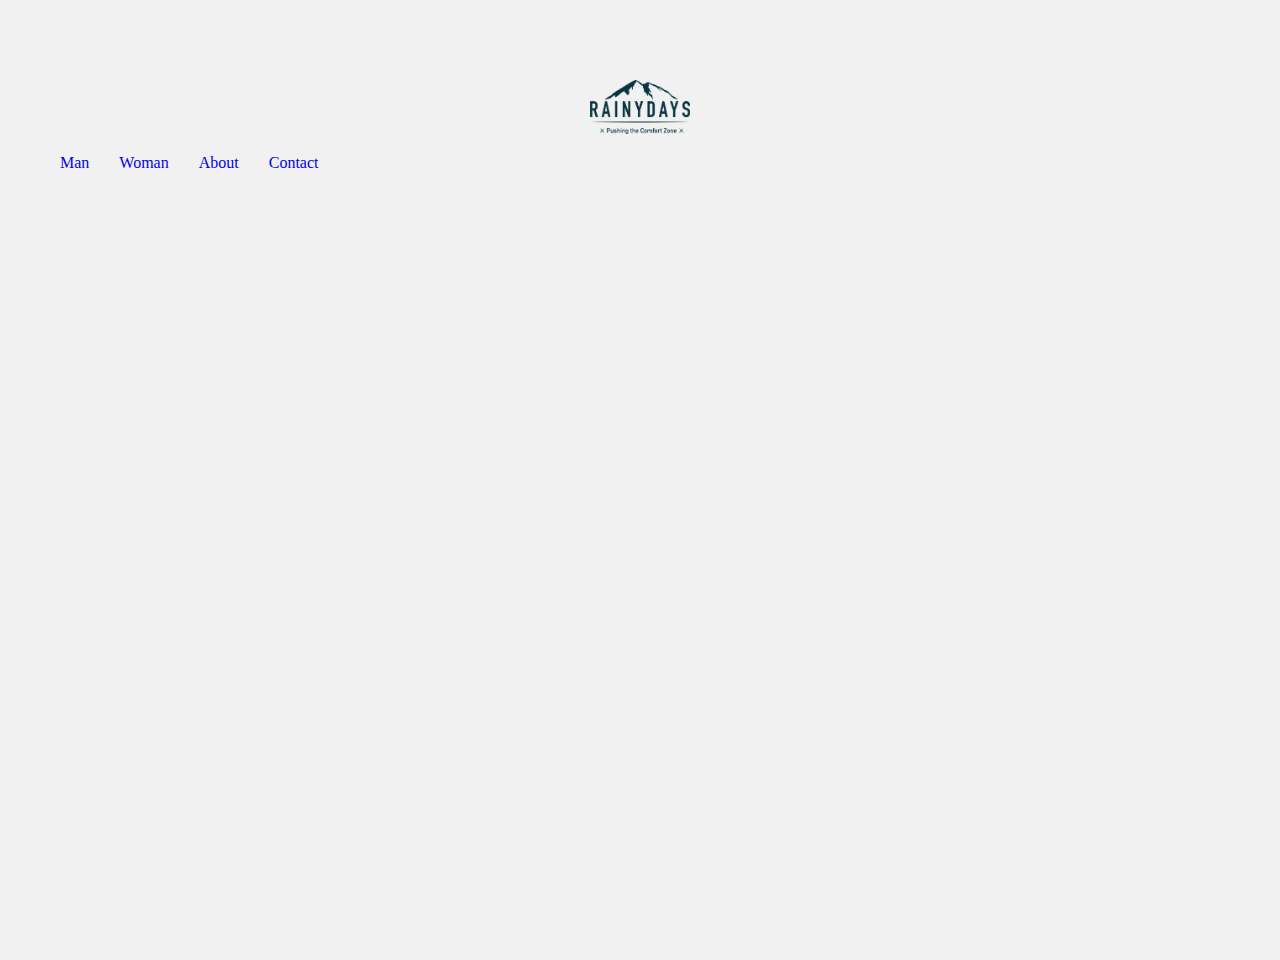
==== about.html @ e14f6da1 "first commit" ====
<!DOCTYPE html>
<html lang="en">
<head>
    <meta charset="UTF-8">
    <meta http-equiv="X-UA-Compatible" content="IE=edge">
    <meta name="viewport" content="width=device-width, initial-scale=1.0">
    <link rel="stylesheet" href="styles.css">
    <title>Document</title>
    
</head>
<body>

    <header>
        <div class="navlogo">
            <a href="index.html"><img src="/images/RainyDays_Logo.png"/></a>
    </div>
        <ul class="navtext">
            <li><a href="woman.html">Man</a> </li>
            <li> <a href="woman.html">Woman</a></li>
            <li><a href="about.html">About</a></li>
            <li><a href="contact.html">Contact</a></li>
            <li></li>
    
        </ul>
    </header>
    
</body>
</html>
---- styles.css ----
:root {
--mainfont: 'Roboto', sans-serif;
--blue:#4C6A72;
--grey:#F1F1F2;
--darkgrey:#808181;

}

html {
    height: 100%;
    margin:0px;
    overflow-x:hidden;
    
    
    
}



@media screen and (min-width: 640px) {
   html {
    margin:20px;
    
           
        
    }
}






body {
    height: 100%;
    background-color: #F1F1F2;
    width: 100%;
    margin:0;
    


}


nav {
    width: 100%;
    display:flex;
    flex-direction: column;
   
}

.navbar {
    display: flex;
    justify-content: 
    width: 100%;
    
}

.navicons {
    display: flex;
    flex-direction: row;
    justify-content: space-evenly;
}

li {
    display: flex;
    flex-direction: row;
    justify-content: space-between;

}










header img {
   width: 100px;
   margin-top: 20px;


  

        
}

header {
    margin-top: 40px;
    
    
      
    
}



.navlogo {
    display: flex;
    justify-content: center;
    flex-direction: row;
    
    

}

.navtext{
    display: flex;
    flex-direction: row;
    gap: 30px;
    list-style: none;
    text-decoration: none;
    font-family: roboto;
    
    
    
}

a{
    text-decoration: none;
}


a:hover {
    text-decoration: underline;
    background-position-x: left;
    
}

a:visited {
    text-decoration: none;
    color:#4C6A72;
}

main {
    width: 100%;
    overflow: hidden;
    position: relative;
    text-align: center;
    color: white;
    font-family: var(--mainfont);

}




img {
 width: 100%;

}




.textphoto {
width: 150px;
position: absolute;
top: 90px;
left: 16px;
}

@media screen and (min-width: 640px) {

    .textphoto {
        width: 600px;
        position: absolute;
        top: 400px;
        left: 16px;
        font-size: 5em;
    }
}
    



button {
    padding: 5px 5px 5px 5px;
    width: 150px;
    position: absolute;
    left: 16px;
    top: 170px;
    border-radius: 0px;
    border:none;
}

@media screen and (min-width: 640px) {
button {
    padding: 20px 20px 20px 20px;
    width: 150px;
    position: absolute;
    left: 60px;
    top: 700px;
    border-radius: 0px;
    border:none;
    font-size: 15px;
}
}



@media screen and (min-width: 640px) {
    button:hover {
        background-color: var(--blue);
        color: #F1F1F2;
    }
    }


.canoing {
    margin-top: 30px;
    width: 100%;
    overflow: hidden;
    position: relative;
    text-align: center;
    color: white;
    font-family: var(--mainfont);
}

.activity-card {
    background-color: var(--blue);
    font-family: var(--mainfont);
    color: white;
    padding: 30px;
    overflow-x:scroll;
}




    

.activity-icon{
    background-color: white;
    border-radius: 50%;
    width:70px;
    padding: 20px;
    margin-right: 10px;
    overflow-x:scroll;
   
    
    
}

.activity {
display:flex;
flex-direction: row;
width: 100%;
margin-top: 20px;
justify-content: space-between;
gap:20px;


}

.activitytype {
display:flex;
flex-direction: column;
align-items: center;
width: 100%;



}


.logo-card {
    background-color: var(--darkgrey);
    font-family: var(--mainfont);
    color: white;
    padding: 30px;
    overflow-x:scroll;
    margin-top: 20px;
    margin-bottom: 20px;
    height: 200px;
    
}

.logo-icon{
    background-color: white;
    border-radius: 10px;
    width:90px;
    padding-right: 45px;
    padding-left: 45px;
    margin-right: 10px;
    overflow-x:scroll;
   
   
    
    
}

.logo {
display:flex;
flex-direction: row;
width: 100%;
margin-top: 20px;
justify-content: space-between;
gap:20px;


}

.logotype {
display:flex;
flex-direction: column;
align-items: center;
width: 100%;

}

footer {
    height: 100px;
    background-color: black;
}

.product-card {
    background: var(--grey);
    display:flex;
    flex-direction: row;
    
}

.product-card1 {
    background: white;
    border:var(--grey)solid 2px;
    padding: 20px;
    width: 300px;

    
}

.productimage {
    width: 200px;
    background: var(--grey);
    padding: 30px;
    padding-bottom: 90px;
    border: #F1F1F2 solid 2px;
    
    
    
}

.text-product {
    font-family: var(--mainfont);
    position: relative;
}


.section-product-card {
    overflow-x:scroll;
    margin-bottom:30px;
    margin-top: 30px;
    
}

.section-product-card p {
    font-family: var(--mainfont);
 
    
}

.product-price {
    font-size: 1rem;
    color: var(--blue);
    
}

.product-brand {
    font-weight: bold;
}

.textfavorite {
    font-size: 2em;
}
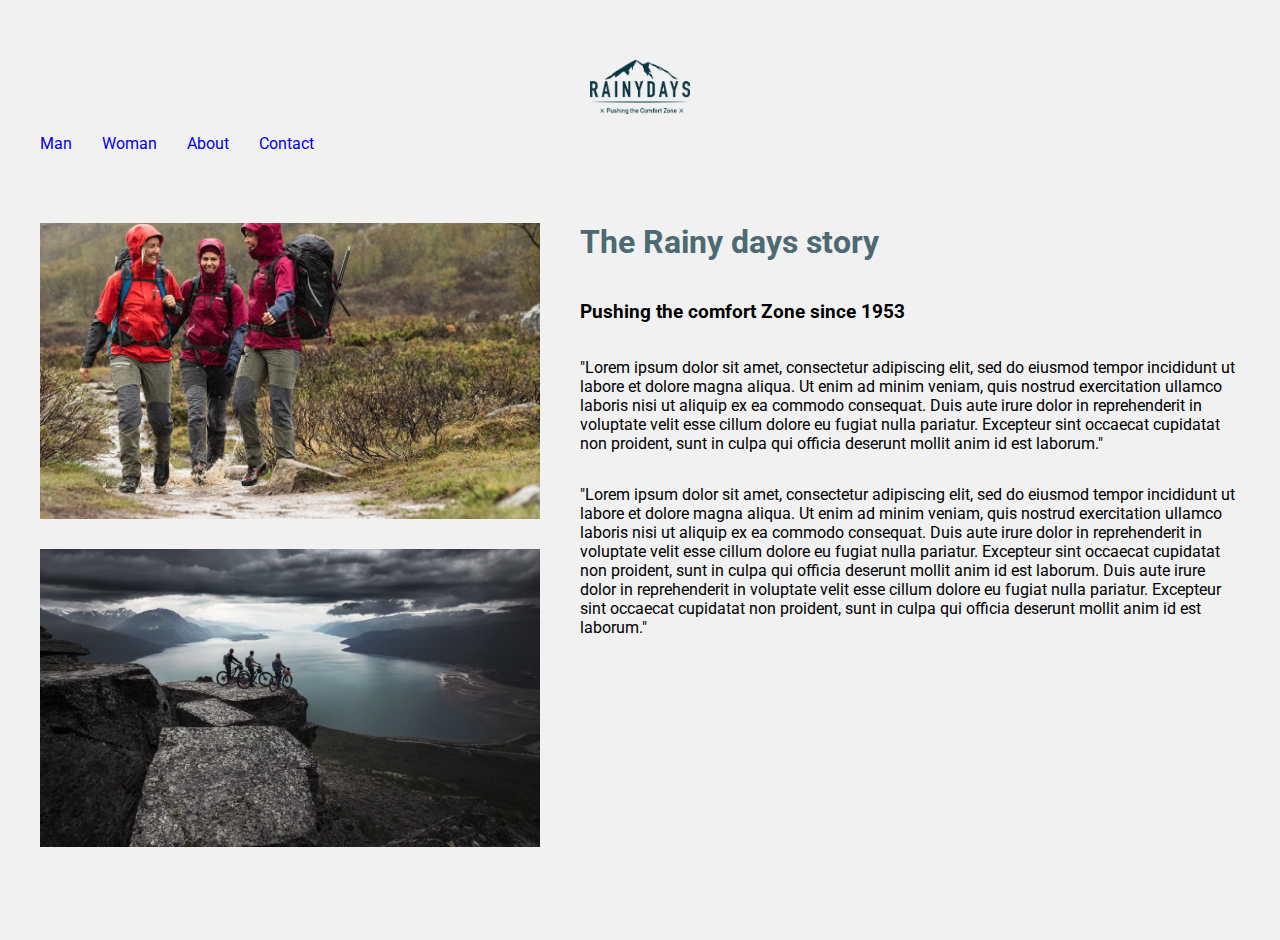
==== commit 85ec8230: "endring alle sider" ====
--- a/about.html
+++ b/about.html
@@ -1,28 +1,68 @@
 <!DOCTYPE html>
 <html lang="en">
-<head>
-    <meta charset="UTF-8">
-    <meta http-equiv="X-UA-Compatible" content="IE=edge">
-    <meta name="viewport" content="width=device-width, initial-scale=1.0">
-    <link rel="stylesheet" href="styles.css">
-    <title>Document</title>
-    
-</head>
-<body>
+	<head>
+		<head>
+			<meta charset="UTF-8" />
+			<meta http-equiv="X-UA-Compatible" content="IE=edge" />
+			<meta name="viewport" content="width=device-width, initial-scale=1.0" />
+			<link rel="stylesheet" href="about.css" />
+			<link rel="preconnect" href="https://fonts.googleapis.com" />
+			<link rel="preconnect" href="https://fonts.gstatic.com" crossorigin />
+			<link
+				href="https://fonts.googleapis.com/css2?family=Roboto:ital,wght@0,100;0,300;0,400;0,500;0,700;0,900;1,100;1,300;1,400;1,500;1,700;1,900&display=swap"
+				rel="stylesheet"
+			/>
+			<title>Rainy Days</title>
+		</head>
+	</head>
+	<body>
+		<header>
+			<div class="navlogo">
+				<a href="index.html"><img src="/images/RainyDays_Logo.png" /></a>
+			</div>
+			<ul class="navtext">
+				<li><a href="woman.html">Man</a></li>
+				<li><a href="woman.html">Woman</a></li>
+				<li><a href="about.html">About</a></li>
+				<li><a href="contact.html">Contact</a></li>
+				<li></li>
+			</ul>
+		</header>
 
-    <header>
-        <div class="navlogo">
-            <a href="index.html"><img src="/images/RainyDays_Logo.png"/></a>
-    </div>
-        <ul class="navtext">
-            <li><a href="woman.html">Man</a> </li>
-            <li> <a href="woman.html">Woman</a></li>
-            <li><a href="about.html">About</a></li>
-            <li><a href="contact.html">Contact</a></li>
-            <li></li>
-    
-        </ul>
-    </header>
-    
-</body>
-</html>+		<main>
+			<div class="about-section">
+				<div class="pictures-about">
+					<img src="images/red.jpg" class="picture-red-jackets" />
+					<img src="images/sykkel.jpg" class="cyckling"/>
+				</div>
+				<div class="main-text">
+					<h1>The Rainy days story</h1>
+					<h3>Pushing the comfort Zone since 1953</h3>
+					<p>
+						"Lorem ipsum dolor sit amet, consectetur adipiscing elit, sed do
+						eiusmod tempor incididunt ut labore et dolore magna aliqua. Ut enim
+						ad minim veniam, quis nostrud exercitation ullamco laboris nisi ut
+						aliquip ex ea commodo consequat. Duis aute irure dolor in
+						reprehenderit in voluptate velit esse cillum dolore eu fugiat nulla
+						pariatur. Excepteur sint occaecat cupidatat non proident, sunt in
+						culpa qui officia deserunt mollit anim id est laborum."
+                    </p>
+                    <p>
+						"Lorem ipsum dolor sit amet, consectetur adipiscing elit, sed do
+						eiusmod tempor incididunt ut labore et dolore magna aliqua. Ut enim
+						ad minim veniam, quis nostrud exercitation ullamco laboris nisi ut
+						aliquip ex ea commodo consequat. Duis aute irure dolor in
+						reprehenderit in voluptate velit esse cillum dolore eu fugiat nulla
+						pariatur. Excepteur sint occaecat cupidatat non proident, sunt in
+						culpa qui officia deserunt mollit anim id est laborum.
+                        Duis aute irure dolor in
+						reprehenderit in voluptate velit esse cillum dolore eu fugiat nulla
+						pariatur. Excepteur sint occaecat cupidatat non proident, sunt in
+						culpa qui officia deserunt mollit anim id est laborum."
+                        
+                    </p>
+				</div>
+			</div>
+		</main>
+	</body>
+</html>
--- a/about.css
+++ b/about.css
@@ -0,0 +1,166 @@
+:root {
+    --mainfont: 'Roboto', sans-serif;
+    --blue:#4C6A72;
+    --grey:#F1F1F2;
+    --darkgrey:#808181;
+    
+    }
+    
+    html {
+        height: 100%;
+        margin:0px;
+        overflow-x:hidden;    
+    }
+    
+    
+    body {
+        height: 100%;
+        background-color: #F1F1F2;
+        width: 100%;
+        margin:0;
+        width: 100%;
+        
+    
+    
+    }
+    
+    
+    nav {
+        width: 100%;
+        display:flex;
+        flex-direction: column;
+       
+    }
+    
+    .navbar {
+        display: flex;
+        width: 100%;
+        
+    }
+    
+    .navicons {
+        display: flex;
+        flex-direction: row;
+        justify-content: space-evenly;
+        
+    }
+    
+    li {
+        display: flex;
+        flex-direction: row;
+        justify-content: space-between;
+        
+    
+    }
+    
+    
+    header img {
+       width: 100px;
+       margin-top: 20px;   
+    }
+    
+    header {
+        margin-top: 40px;  
+    }
+    
+    
+    
+    .navlogo {
+        display: flex;
+        justify-content: center;
+        flex-direction: row;
+    }
+    
+    .navtext{
+        display: flex;
+        flex-direction: row;
+        gap: 30px;
+        list-style: none;
+        text-decoration: none;
+        font-family: roboto;
+        width: 100%;
+    }
+    
+    a {
+        text-decoration: none;
+    }
+    
+    
+    a:hover {
+        text-decoration: underline;
+        background-position-x: left;
+        
+    }
+    
+    a:visited {
+        text-decoration: none;
+        color:#4C6A72;
+    }
+
+    img {
+        width: 100%;
+       
+       }
+
+       main {
+        display: flex;
+        flex-direction: column;
+        margin:20px;
+        font-family: var(--mainfont);
+        align-items: center;
+       }
+
+       h1 {
+        color: var(--blue);
+        
+       }
+
+      
+
+
+
+       @media screen and (min-width: 640px) {
+        
+
+        main {
+            margin-top: 70px;
+            margin-left: 40px;
+            margin-right: 40px;
+            
+        
+        }
+
+       .about-section {
+        display:flex;
+        flex-direction: row;
+       
+       
+       }
+
+        .pictures-about {
+         display:flex;
+         flex-direction: column;
+         
+         margin-right: 40px;
+         
+        }
+
+        .main-text {
+            margin: 0 auto;
+        
+            display:flex;
+            flex-direction: column;
+     
+        }
+
+        h1 {
+            margin-top: 0px;
+        }
+
+        .picture-red-jackets {
+            margin-bottom: 30px;
+            width: 500px;
+
+        }
+
+     }